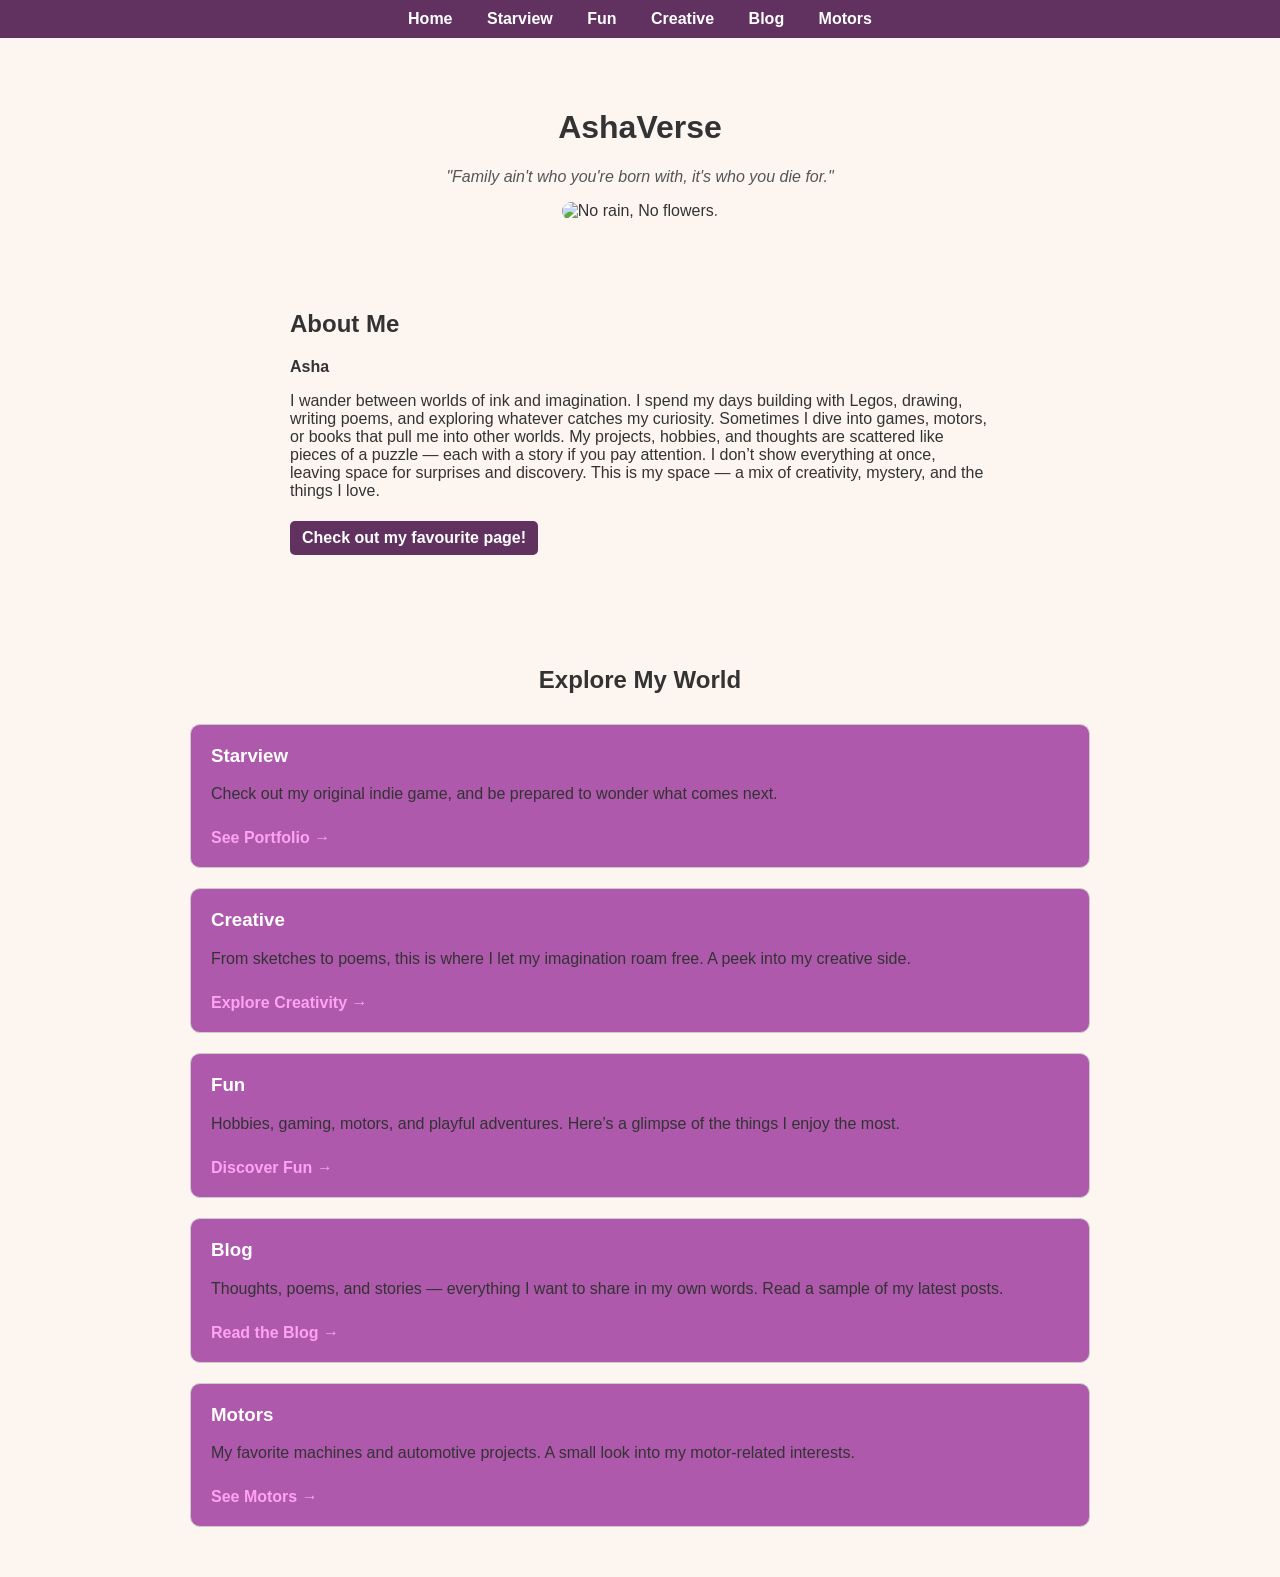
==== index.html @ 7d690499 "Update index.html" ====
<!DOCTYPE html>
<html lang="en">
<head>
    <meta charset="UTF-8">
    <meta name="viewport" content="width=device-width, initial-scale=1.0">
    <meta name="description" content="Art3mis - Portfolio, creative showcase, and personal space of Asher Zuurendonk.">
    <title>AshaVerse</title>
    <link rel="stylesheet" href="css/style.css">
    <style>
        body {
            font-family: Arial, sans-serif;
            margin: 0;
            padding: 0;
            background-color: #fdf6f0;
            color: #333;
        }
        nav {
            background-color: #613160;
            padding: 10px;
            text-align: center;
        }
        nav ul {
            list-style: none;
            margin: 0;
            padding: 0;
        }
        nav ul li {
            display: inline;
            margin: 0 15px;
        }
        nav ul li a {
            text-decoration: none;
            color: white;
            font-weight: bold;
        }
        nav ul li a:hover {
            text-decoration: underline;
        }
        header {
            text-align: center;
            padding: 50px 20px;
        }
        header img {
            max-width: 100%;
            height: 500px;
            border-radius: 10px;
        }
        .tagline {
            font-style: italic;
            color: #555;
            margin-top: 10px;
        }
        section#about { 
            padding: 20px; 
            max-width: 700px; 
            margin: auto; 
        }
    section#about a {
    display: inline-block;
    padding: 8px 12px;
    background-color: #613160; /* zelfde als nav */
    color: white;
    border-radius: 5px;
    font-weight: bold;
    text-decoration: none;
    transition: background 0.3s ease;
    margin: 5px 5px 5px 0; /* ruimte tussen meerdere links */
}

section#about a:hover {
    background-color: #8a4a89; /* hoverkleur */
}

</style>
</head>
<body>

    <!-- Navigation -->
    <nav>
        <ul>
            <li><a href="index.html">Home</a></li>
            <li><a href="rp1.html">Starview</a></li>
            <li><a href="pinterest.html">Fun</a></li>
            <li><a href="sharkies.html">Creative</a></li>
            <li><a href="avatar.html">Blog</a></li>
            <li><a href="motors.html">Motors</a></li>
        </ul>
    </nav>

    <!-- Hero Section -->
    <header>
        <h1>AshaVerse</h1>
        <p class="tagline">"Family ain't who you're born with, it's who you die for."</p>
        <img src="img/flowers.jpg" alt="No rain, No flowers.">
    </header>

    <!-- About / Fun Facts Section -->
    <section id="about">
        <h2>About Me</h2>
        <p><strong>Asha</strong></p>
        <p>I wander between worlds of ink and imagination. I spend my days building with Legos, drawing, writing poems, and exploring whatever catches my curiosity.
Sometimes I dive into games, motors, or books that pull me into other worlds.
My projects, hobbies, and thoughts are scattered like pieces of a puzzle — each with a story if you pay attention.
I don’t show everything at once, leaving space for surprises and discovery.
This is my space — a mix of creativity, mystery, and the things I love.</p>
        <a href="motors.html">Check out my favourite page!</a>
    </section>
    <br>
    <style>
    #sneak-peeks {
  max-width: 900px;
  margin: 50px auto;
  padding: 0 20px;
}

#sneak-peeks h2 {
  text-align: center;
  margin-bottom: 30px;
}

.preview {
  border: 1px solid #ccc;
  padding: 20px;
  margin-bottom: 20px;
  border-radius: 10px;
  background-color: #ae59ac;
}

.preview h3 {
  margin-top: 0;
  color: #ffffff;
}

.preview a {
  display: inline-block;
  margin-top: 10px;
  color: #ffa2f3;
  text-decoration: none;
  font-weight: bold;
}

.preview a:hover {
  text-decoration: underline;
}
</style>
<br>
<section id="sneak-peeks">
  <h2>Explore My World</h2>

  <!-- Starview Preview -->
  <div class="preview">
    <h3>Starview</h3>
    <p>Check out my original indie game, and be prepared to wonder what comes next.</p>
    <a href="rp1.html">See Portfolio →</a>
  </div>

  <!-- Creative Showcase Preview -->
  <div class="preview">
    <h3>Creative</h3>
    <p>From sketches to poems, this is where I let my imagination roam free. A peek into my creative side.</p>
    <a href="sharkies.html">Explore Creativity →</a>
  </div>

  <!-- Fun / Personal Preview -->
  <div class="preview">
    <h3>Fun</h3>
    <p>Hobbies, gaming, motors, and playful adventures. Here’s a glimpse of the things I enjoy the most.</p>
    <a href="pinterest.html">Discover Fun →</a>
  </div>

  <!-- Blog Preview -->
  <div class="preview">
    <h3>Blog</h3>
    <p>Thoughts, poems, and stories — everything I want to share in my own words. Read a sample of my latest posts.</p>
    <a href="avatar.html">Read the Blog →</a>
  </div>

  <!-- Motors / Special Page Preview -->
  <div class="preview">
    <h3>Motors</h3>
    <p>My favorite machines and automotive projects. A small look into my motor-related interests.</p>
    <a href="motors.html">See Motors →</a>
  </div>
</section>
</body>
</html>
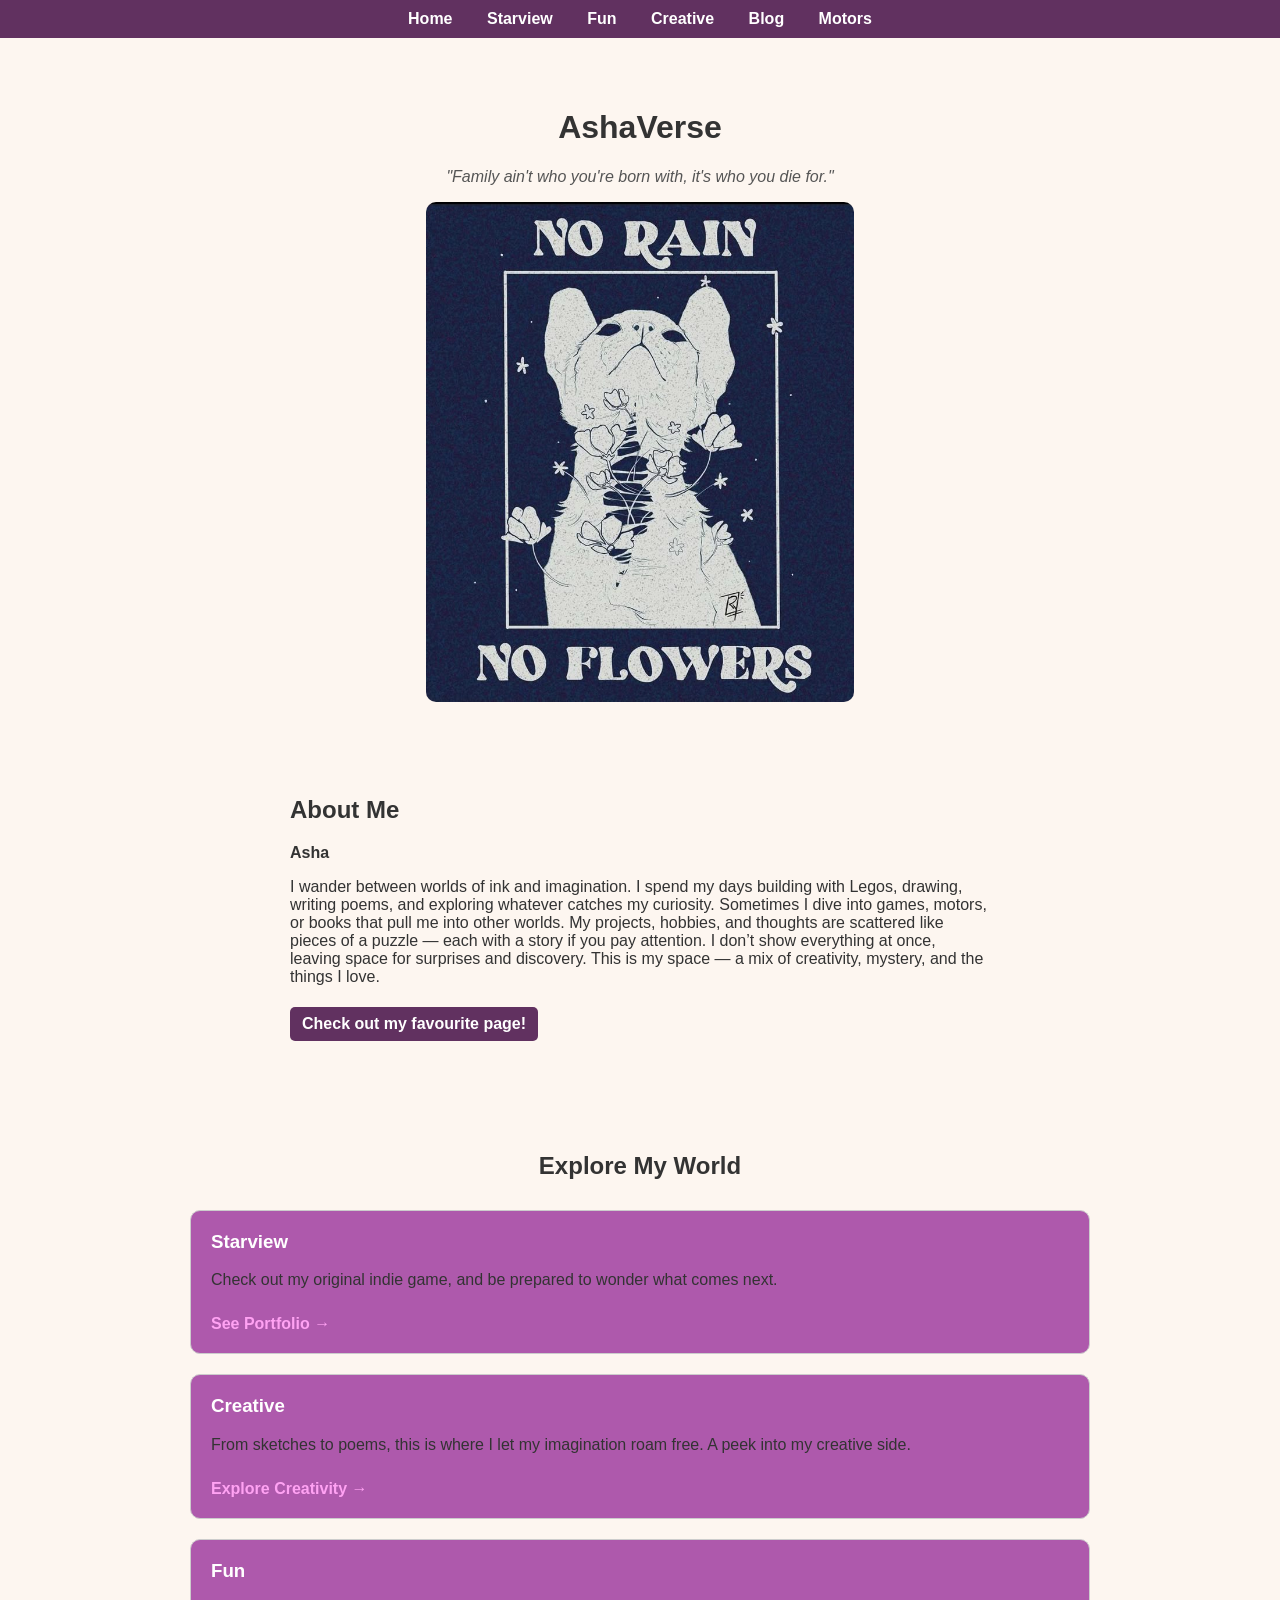
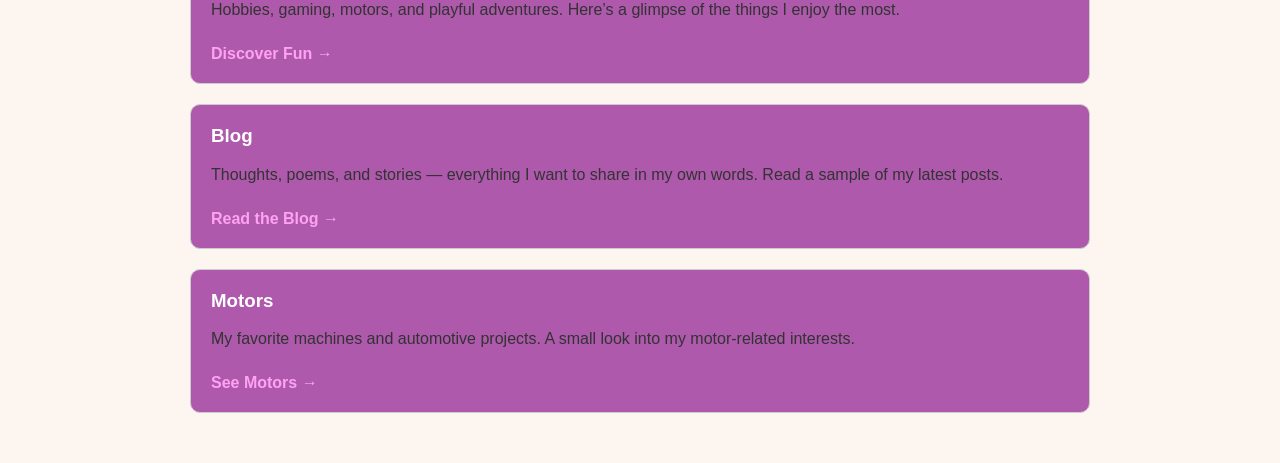
==== commit 7ffb10e1: "Update index.html image fix" ====
--- a/index.html
+++ b/index.html
@@ -5,7 +5,7 @@
     <meta name="viewport" content="width=device-width, initial-scale=1.0">
     <meta name="description" content="Art3mis - Portfolio, creative showcase, and personal space of Asher Zuurendonk.">
     <title>AshaVerse</title>
-    <link rel="stylesheet" href="css/style.css">
+    <link rel="stylesheet" href="style.css">
     <style>
         body {
             font-family: Arial, sans-serif;
@@ -91,7 +91,7 @@
     <header>
         <h1>AshaVerse</h1>
         <p class="tagline">"Family ain't who you're born with, it's who you die for."</p>
-        <img src="img/flowers.jpg" alt="No rain, No flowers.">
+        <img src="flowers.jpg" alt="No rain, No flowers.">
     </header>
 
     <!-- About / Fun Facts Section -->
--- a/style.css
+++ b/style.css
@@ -0,0 +1,65 @@
+body {
+            font-family: Arial, sans-serif;
+            margin: 0;
+            padding: 0;
+            background-color: #fdf6f0;
+            color: #333;
+        }
+        nav {
+            background-color: #613160;
+            padding: 10px;
+            text-align: center;
+        }
+        nav ul {
+            list-style: none;
+            margin: 0;
+            padding: 0;
+        }
+        nav ul li {
+            display: inline;
+            margin: 0 15px;
+        }
+        nav ul li a {
+            text-decoration: none;
+            color: white;
+            font-weight: bold;
+        }
+        nav ul li a:hover {
+            text-decoration: underline;
+        }
+        header {
+            text-align: center;
+            padding: 50px 20px;
+        }
+        header img {
+            max-width: 100%;
+            height: 500px;
+            border-radius: 10px;
+        }
+        .tagline {
+            font-style: italic;
+            color: #555;
+            margin-top: 10px;
+        }
+        section#about { 
+            padding: 20px; 
+            max-width: 700px; 
+            margin: auto; 
+        }
+    section#about a {
+    display: inline-block;
+    padding: 8px 12px;
+    background-color: #613160; /* zelfde als nav */
+    color: white;
+    border-radius: 5px;
+    font-weight: bold;
+    text-decoration: none;
+    transition: background 0.3s ease;
+    margin: 5px 5px 5px 0; /* ruimte tussen meerdere links */
+}
+
+section#about a:hover {
+    background-color: #8a4a89; /* hoverkleur */
+}
+
+
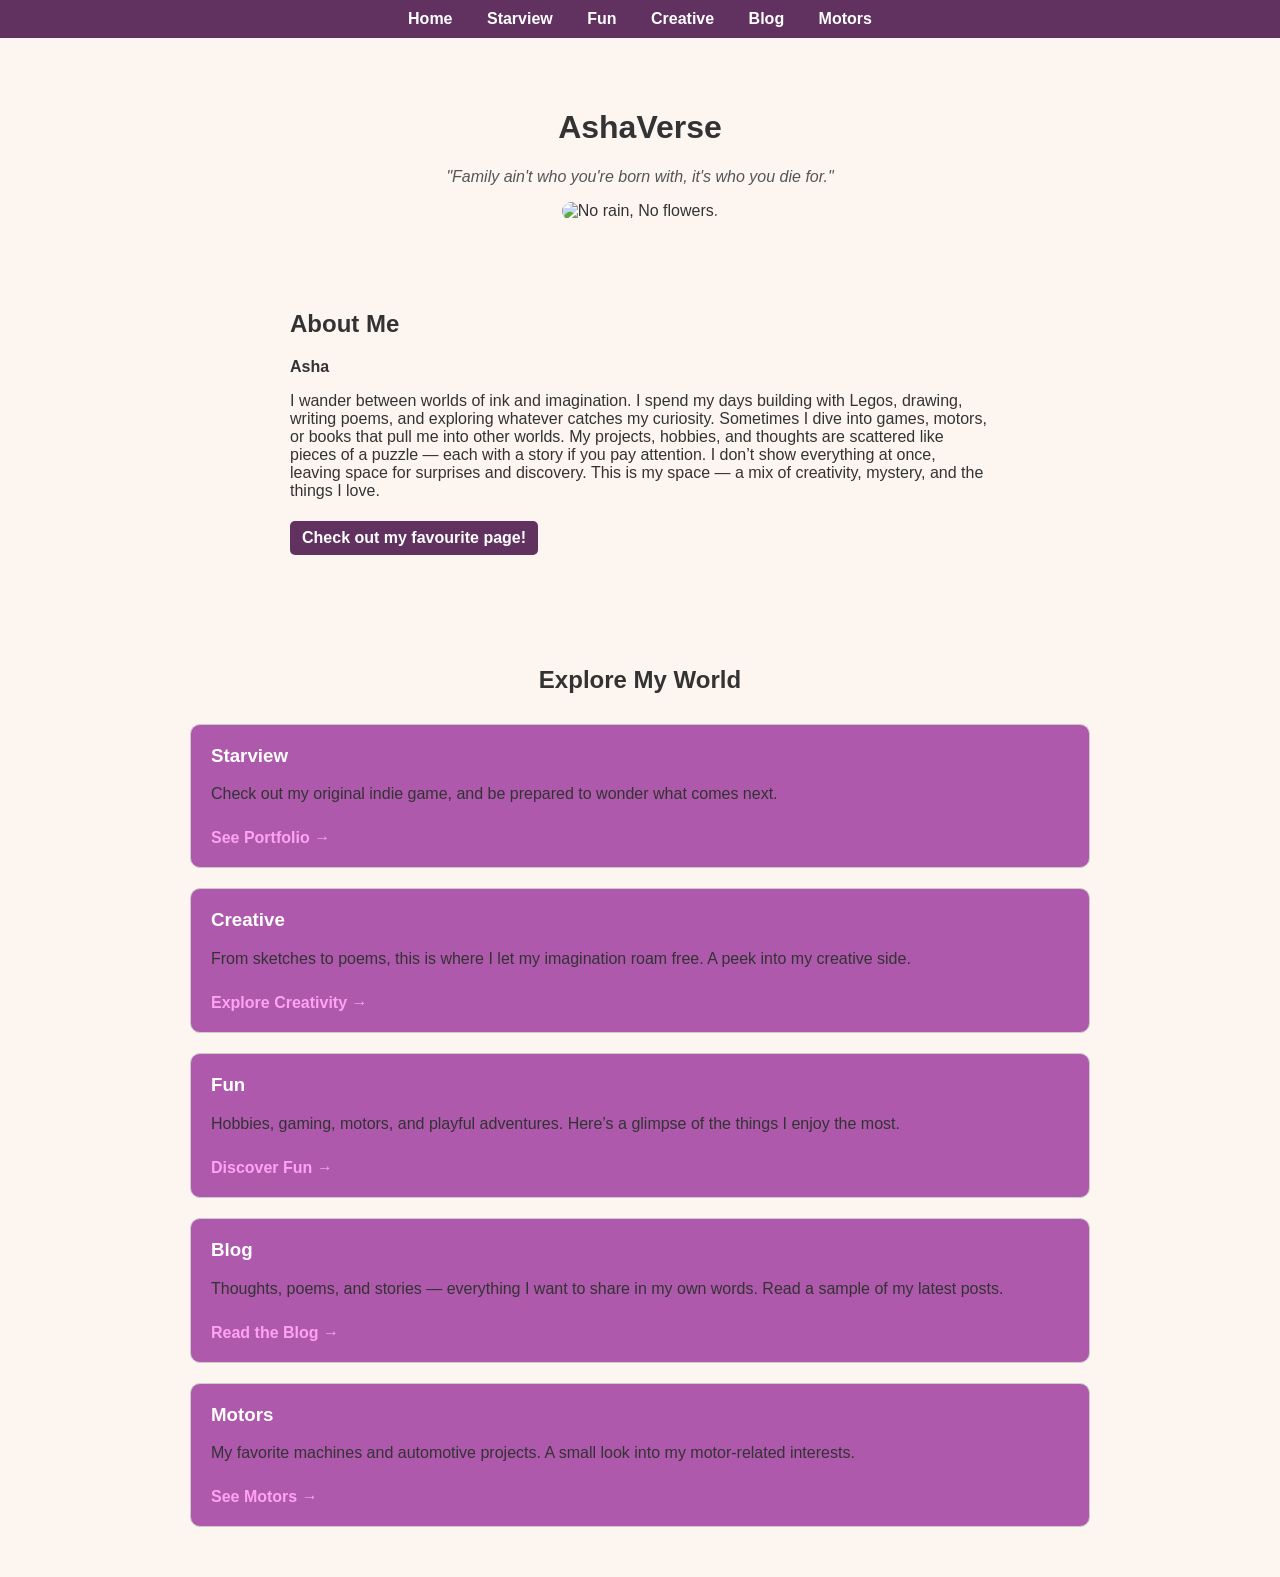
==== commit 1e389df2: "Update index.html" ====
--- a/index.html
+++ b/index.html
@@ -91,7 +91,7 @@
     <header>
         <h1>AshaVerse</h1>
         <p class="tagline">"Family ain't who you're born with, it's who you die for."</p>
-        <img src="flowers.jpg" alt="No rain, No flowers.">
+        <img src="img/flowers.jpg" alt="No rain, No flowers.">
     </header>
 
     <!-- About / Fun Facts Section -->
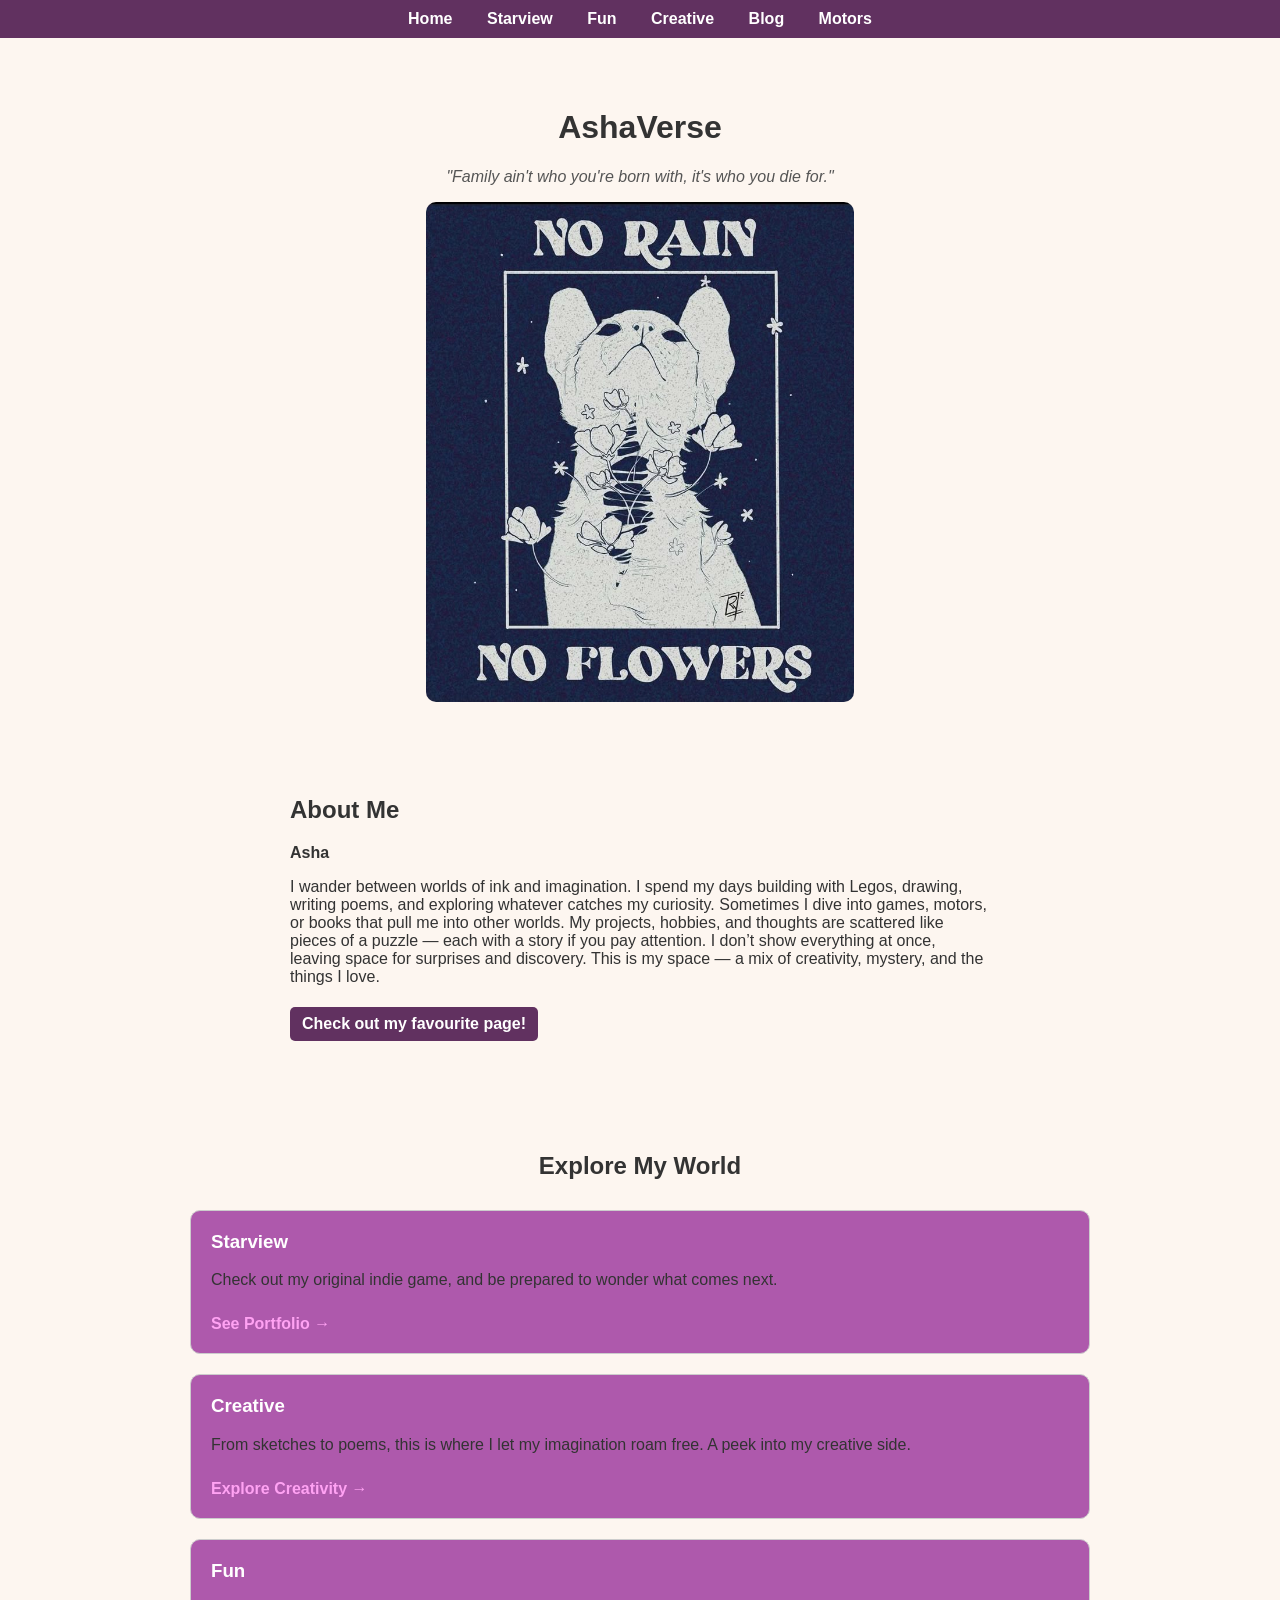
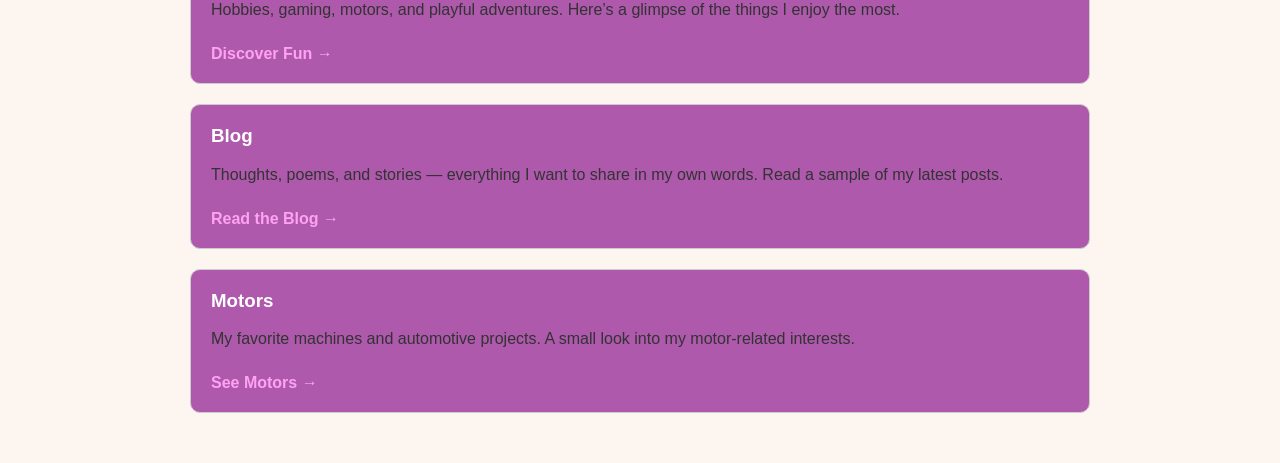
==== commit 8c4f751d: "Update index.html" ====
--- a/index.html
+++ b/index.html
@@ -91,7 +91,7 @@
     <header>
         <h1>AshaVerse</h1>
         <p class="tagline">"Family ain't who you're born with, it's who you die for."</p>
-        <img src="img/flowers.jpg" alt="No rain, No flowers.">
+        <img src="flowers.jpg" alt="No rain, No flowers.">
     </header>
 
     <!-- About / Fun Facts Section -->
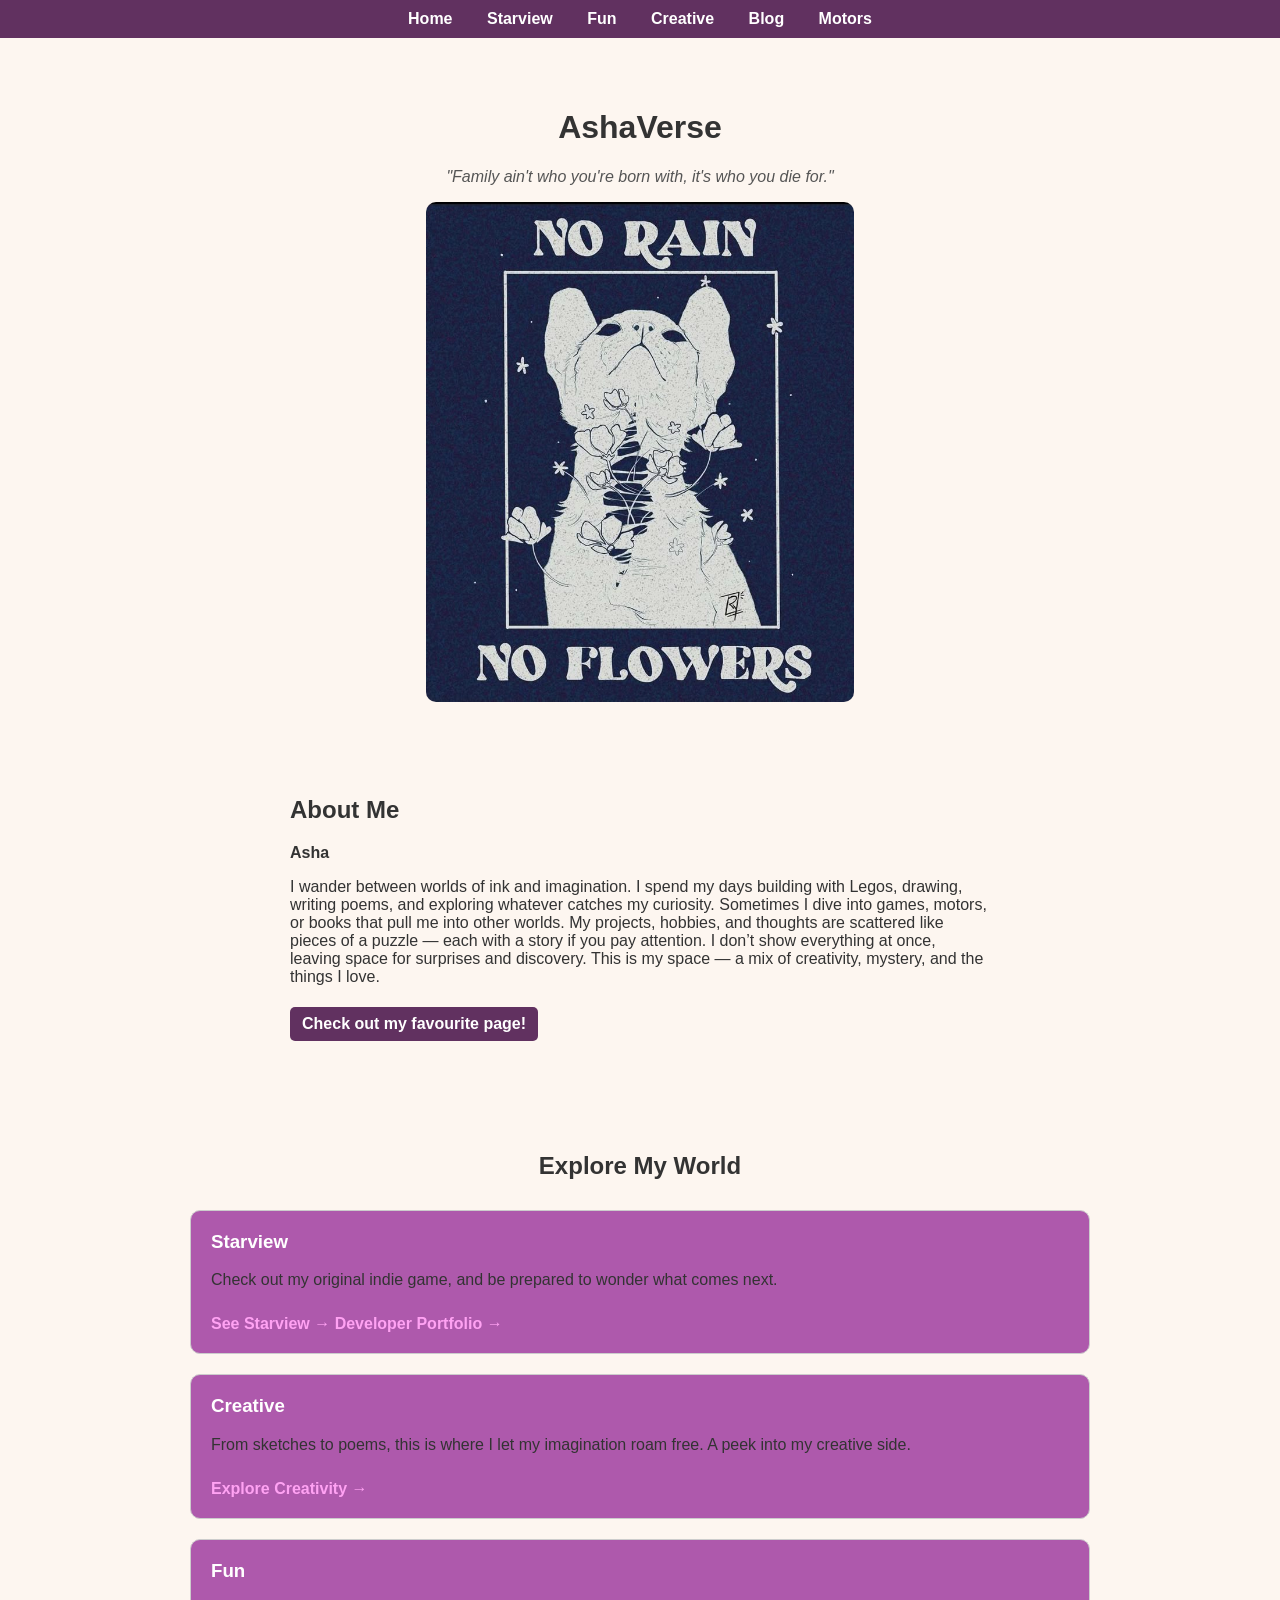
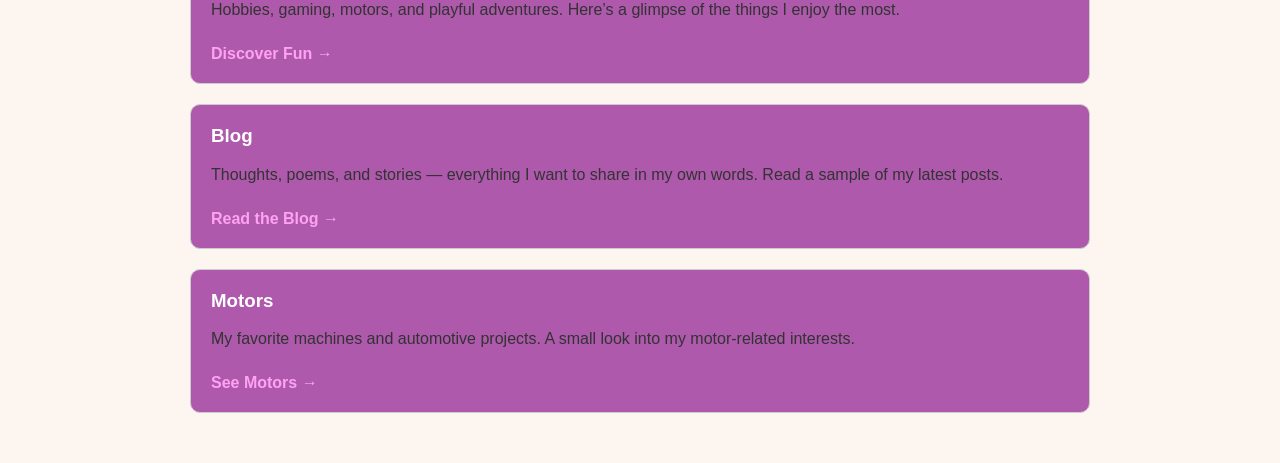
==== commit 0f96dc01: "Update index.html links onder starview geupdate" ====
--- a/index.html
+++ b/index.html
@@ -148,11 +148,12 @@
   <h2>Explore My World</h2>
 
   <!-- Starview Preview -->
-  <div class="preview">
-    <h3>Starview</h3>
-    <p>Check out my original indie game, and be prepared to wonder what comes next.</p>
-    <a href="rp1.html">See Portfolio →</a>
-  </div>
+<div class="preview">
+  <h3>Starview</h3>
+  <p>Check out my original indie game, and be prepared to wonder what comes next.</p>
+  <a href="rp1.html">See Starview →</a>
+  <a href="portfolio.html">Developer Portfolio →</a>
+</div>
 
   <!-- Creative Showcase Preview -->
   <div class="preview">
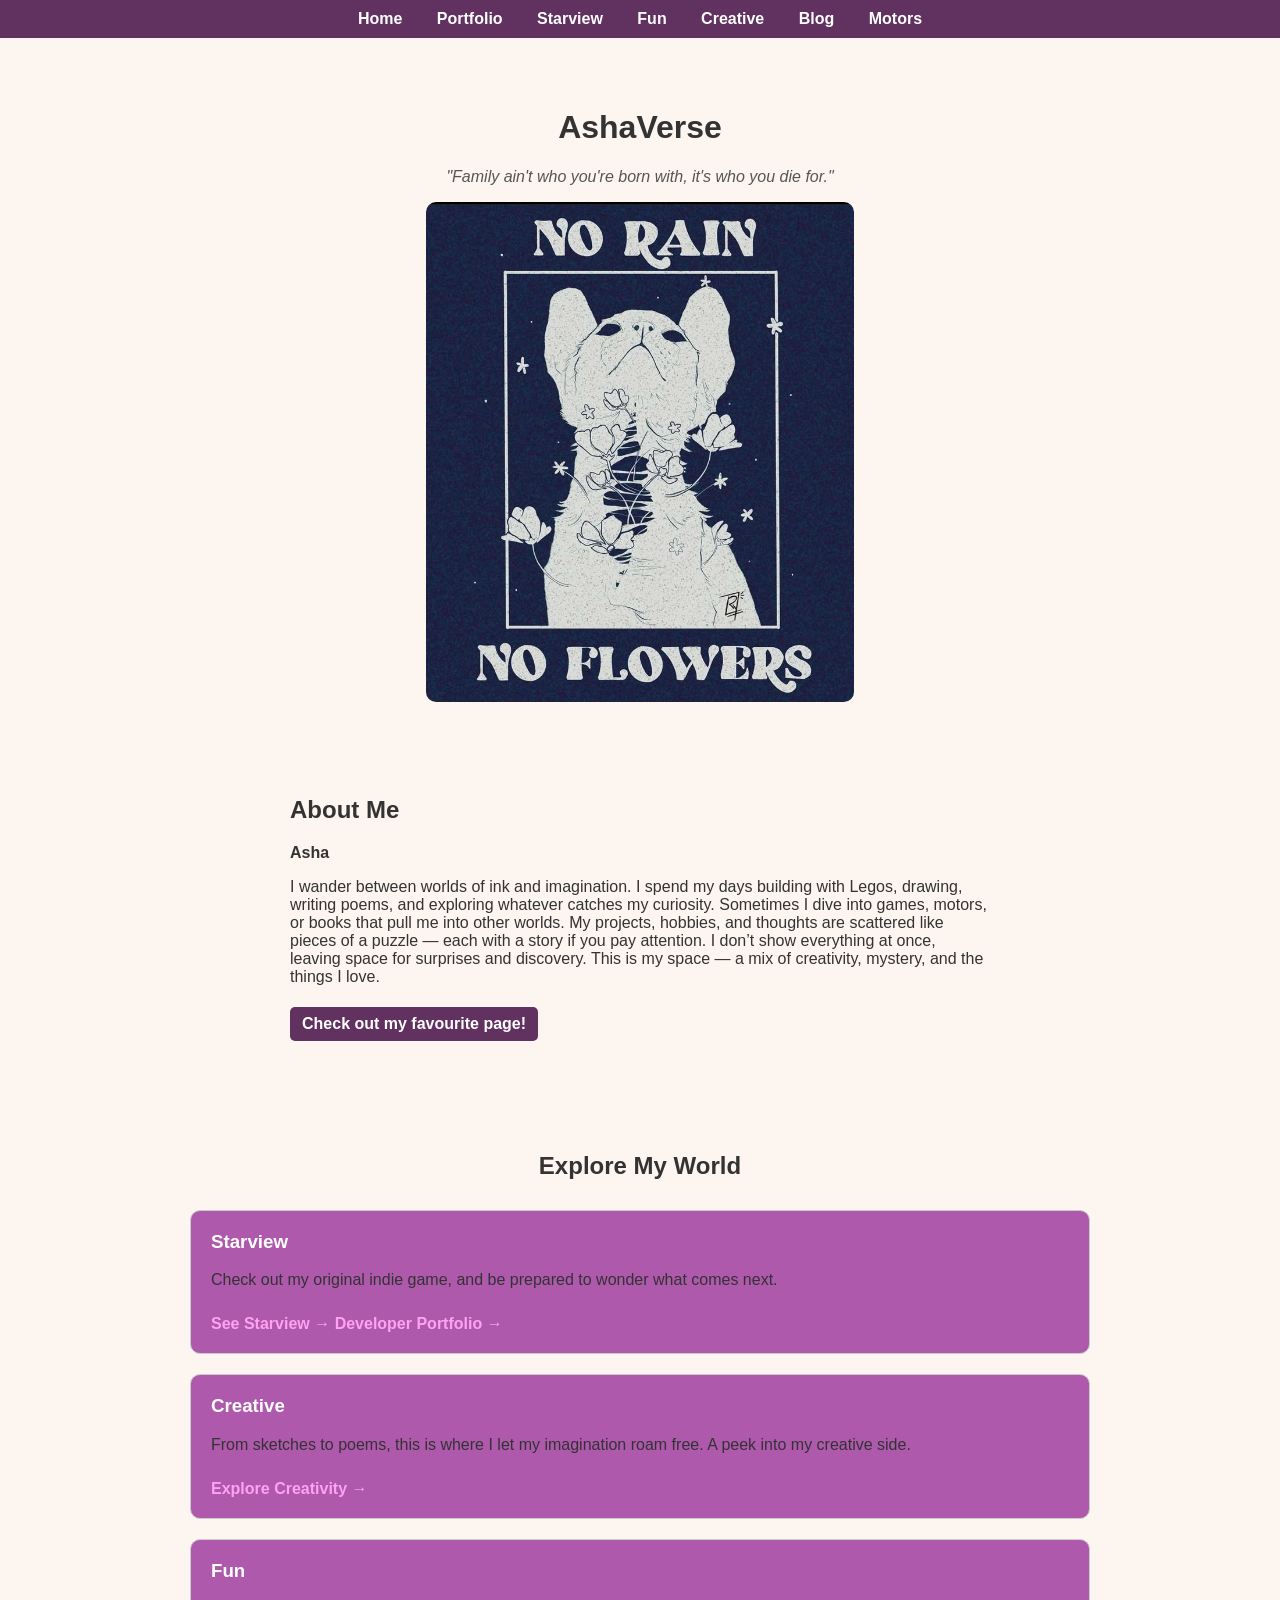
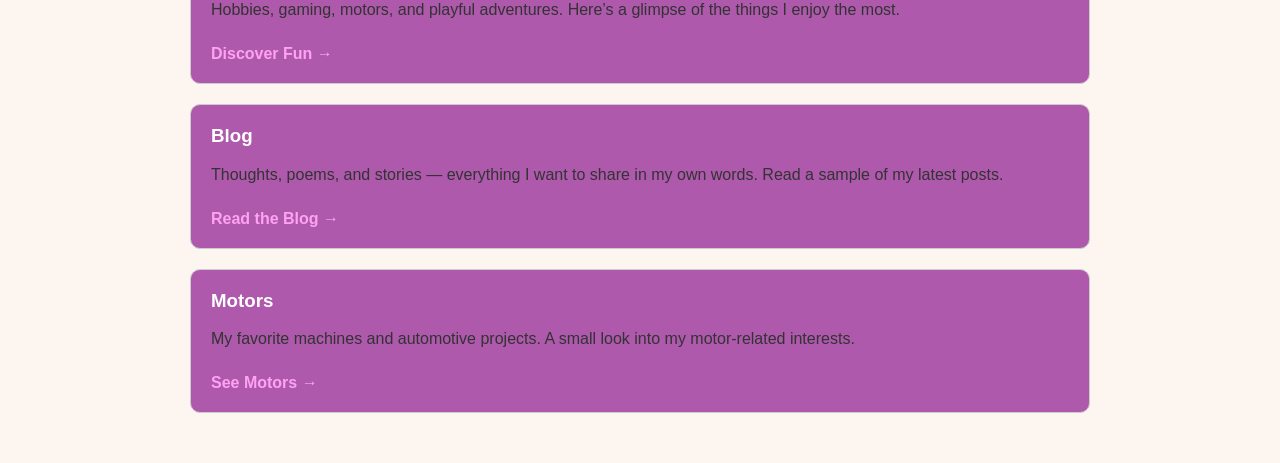
==== commit c27e3aa8: "Update index.html navbar update" ====
--- a/index.html
+++ b/index.html
@@ -79,6 +79,7 @@
     <nav>
         <ul>
             <li><a href="index.html">Home</a></li>
+            <li><a href="portfolio.html">Portfolio</a></li>
             <li><a href="rp1.html">Starview</a></li>
             <li><a href="pinterest.html">Fun</a></li>
             <li><a href="sharkies.html">Creative</a></li>
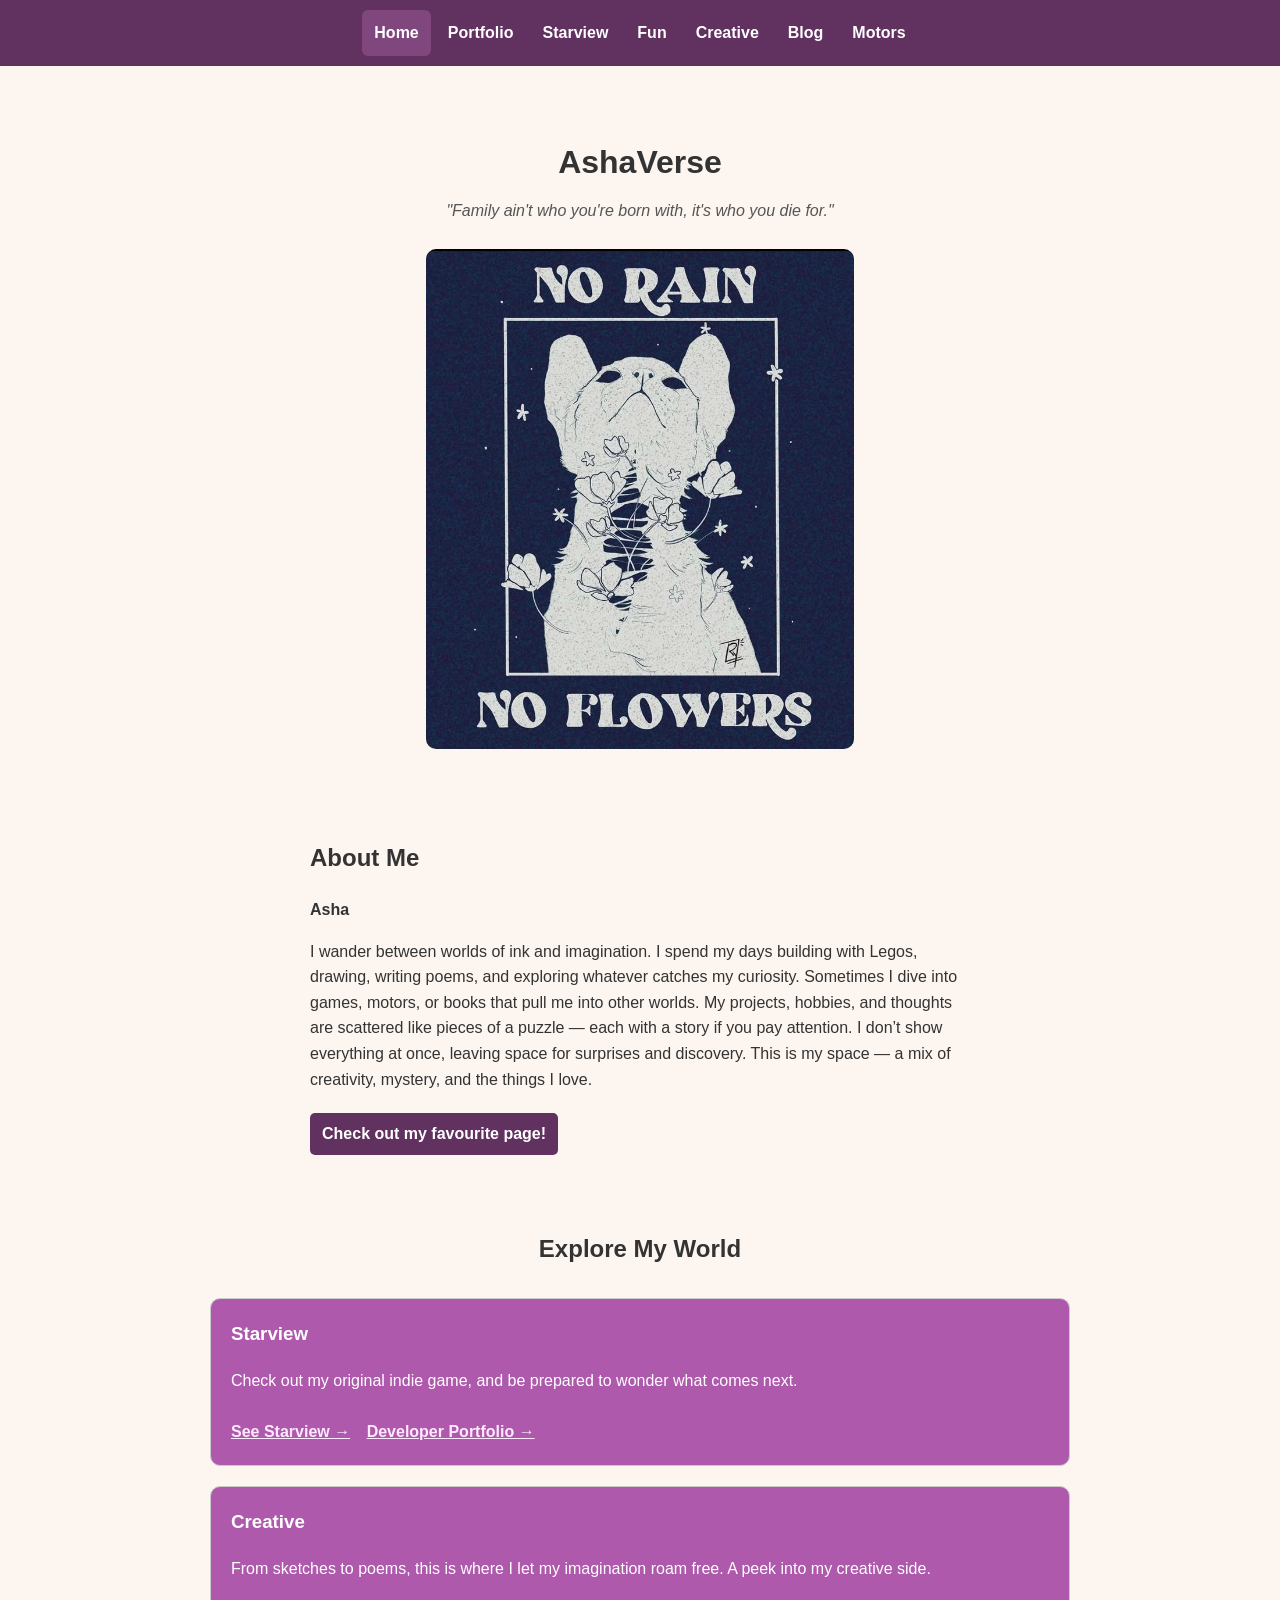
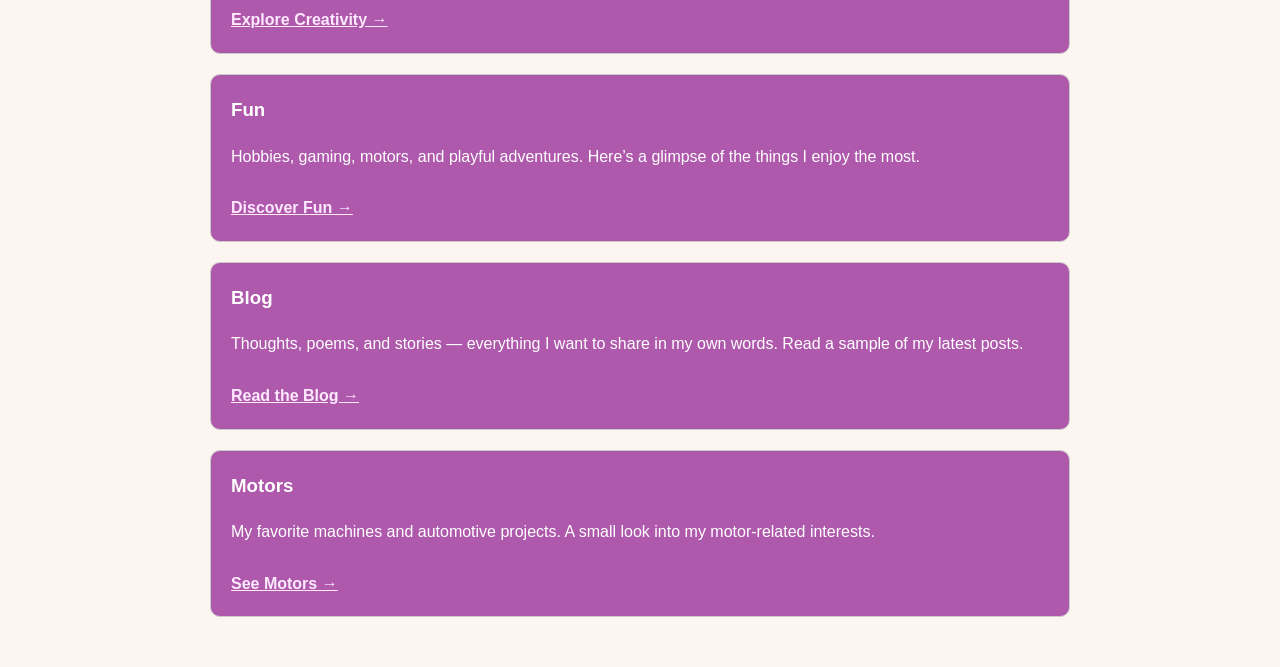
==== commit 66a46d81: "Update index.html" ====
--- a/index.html
+++ b/index.html
@@ -1,84 +1,216 @@
 <!DOCTYPE html>
 <html lang="en">
+
 <head>
     <meta charset="UTF-8">
     <meta name="viewport" content="width=device-width, initial-scale=1.0">
-    <meta name="description" content="Art3mis - Portfolio, creative showcase, and personal space of Asher Zuurendonk.">
+    <meta name="description" content="AshaVerse - The personal and creative world of Asher Zuurendonk.">
     <title>AshaVerse</title>
+
     <link rel="stylesheet" href="style.css">
+
     <style>
+        /* GENERAL */
+        * {
+            box-sizing: border-box;
+        }
+
         body {
             font-family: Arial, sans-serif;
             margin: 0;
             padding: 0;
             background-color: #fdf6f0;
             color: #333;
-        }
+            line-height: 1.6;
+        }
+
+        /* NAVIGATION */
         nav {
             background-color: #613160;
             padding: 10px;
-            text-align: center;
-        }
+        }
+
         nav ul {
+            display: flex;
+            justify-content: center;
+            align-items: center;
+            flex-wrap: wrap;
+            gap: 5px;
             list-style: none;
+            padding: 0;
+            margin: 0;
+        }
+
+        nav ul li {
+            display: block;
             margin: 0;
             padding: 0;
         }
-        nav ul li {
-            display: inline;
-            margin: 0 15px;
-        }
+
         nav ul li a {
+            display: block;
+            padding: 10px 12px;
+            color: white;
             text-decoration: none;
-            color: white;
             font-weight: bold;
-        }
-        nav ul li a:hover {
-            text-decoration: underline;
-        }
+            border-radius: 6px;
+        }
+
+        nav ul li a:hover,
+        nav ul li a:focus-visible,
+        nav ul li a.active {
+            background-color: #80467e;
+        }
+
+        /* HERO */
         header {
             text-align: center;
             padding: 50px 20px;
         }
+
+        header h1 {
+            margin-bottom: 10px;
+        }
+
         header img {
+            display: block;
             max-width: 100%;
-            height: 500px;
+            width: auto;
+            height: auto;
+            max-height: 500px;
             border-radius: 10px;
-        }
+            margin: 25px auto 0;
+        }
+
         .tagline {
             font-style: italic;
             color: #555;
             margin-top: 10px;
         }
-        section#about { 
-            padding: 20px; 
-            max-width: 700px; 
-            margin: auto; 
-        }
-    section#about a {
-    display: inline-block;
-    padding: 8px 12px;
-    background-color: #613160; /* zelfde als nav */
-    color: white;
-    border-radius: 5px;
-    font-weight: bold;
-    text-decoration: none;
-    transition: background 0.3s ease;
-    margin: 5px 5px 5px 0; /* ruimte tussen meerdere links */
-}
-
-section#about a:hover {
-    background-color: #8a4a89; /* hoverkleur */
-}
-
-</style>
+
+        /* ABOUT */
+        section#about {
+            padding: 20px;
+            max-width: 700px;
+            margin: auto;
+        }
+
+        section#about a {
+            display: inline-block;
+            padding: 8px 12px;
+            background-color: #613160;
+            color: white;
+            border-radius: 5px;
+            font-weight: bold;
+            text-decoration: none;
+            transition: background 0.3s ease;
+            margin: 5px 5px 5px 0;
+        }
+
+        section#about a:hover {
+            background-color: #8a4a89;
+        }
+
+        /* EXPLORE */
+        #sneak-peeks {
+            max-width: 900px;
+            margin: 50px auto;
+            padding: 0 20px;
+        }
+
+        #sneak-peeks h2 {
+            text-align: center;
+            margin-bottom: 30px;
+        }
+
+        .preview {
+            border: 1px solid #ccc;
+            padding: 20px;
+            margin-bottom: 20px;
+            border-radius: 10px;
+            background-color: #ae59ac;
+            color: white;
+        }
+
+        .preview h3 {
+            margin-top: 0;
+            color: white;
+        }
+
+        .preview a {
+            display: inline-block;
+            margin: 10px 12px 0 0;
+            color: #ffe9ff;
+            text-decoration: underline;
+            font-weight: bold;
+        }
+
+        .preview a:hover {
+            color: white;
+        }
+
+        /* MOBILE */
+        @media (max-width: 600px) {
+
+            nav ul {
+                display: grid;
+                grid-template-columns: repeat(2, minmax(0, 1fr));
+                gap: 5px;
+            }
+
+            nav ul li a {
+                text-align: center;
+                padding: 12px 6px;
+                font-size: 14px;
+            }
+
+            nav ul li:last-child:nth-child(odd) {
+                grid-column: 1 / -1;
+            }
+
+            header {
+                padding: 30px 12px;
+            }
+
+            header h1 {
+                font-size: 28px;
+            }
+
+            header img {
+                max-width: 100%;
+                height: auto;
+            }
+
+            section#about {
+                padding: 16px;
+            }
+
+            #sneak-peeks {
+                margin: 25px auto;
+                padding: 0 12px;
+            }
+
+            .preview {
+                padding: 18px 16px;
+                border-radius: 12px;
+                margin-bottom: 16px;
+            }
+
+            .preview a {
+                padding: 4px 0;
+            }
+        }
+    </style>
 </head>
+
 <body>
 
-    <!-- Navigation -->
-    <nav>
+    <!-- NAVIGATION -->
+    <nav aria-label="Main navigation">
         <ul>
-            <li><a href="index.html">Home</a></li>
+            <li>
+                <a href="index.html" class="active" aria-current="page">Home</a>
+            </li>
             <li><a href="portfolio.html">Portfolio</a></li>
             <li><a href="rp1.html">Starview</a></li>
             <li><a href="pinterest.html">Fun</a></li>
@@ -88,101 +220,136 @@
         </ul>
     </nav>
 
-    <!-- Hero Section -->
-    <header>
-        <h1>AshaVerse</h1>
-        <p class="tagline">"Family ain't who you're born with, it's who you die for."</p>
-        <img src="flowers.jpg" alt="No rain, No flowers.">
-    </header>
-
-    <!-- About / Fun Facts Section -->
-    <section id="about">
-        <h2>About Me</h2>
-        <p><strong>Asha</strong></p>
-        <p>I wander between worlds of ink and imagination. I spend my days building with Legos, drawing, writing poems, and exploring whatever catches my curiosity.
-Sometimes I dive into games, motors, or books that pull me into other worlds.
-My projects, hobbies, and thoughts are scattered like pieces of a puzzle — each with a story if you pay attention.
-I don’t show everything at once, leaving space for surprises and discovery.
-This is my space — a mix of creativity, mystery, and the things I love.</p>
-        <a href="motors.html">Check out my favourite page!</a>
-    </section>
-    <br>
-    <style>
-    #sneak-peeks {
-  max-width: 900px;
-  margin: 50px auto;
-  padding: 0 20px;
-}
-
-#sneak-peeks h2 {
-  text-align: center;
-  margin-bottom: 30px;
-}
-
-.preview {
-  border: 1px solid #ccc;
-  padding: 20px;
-  margin-bottom: 20px;
-  border-radius: 10px;
-  background-color: #ae59ac;
-}
-
-.preview h3 {
-  margin-top: 0;
-  color: #ffffff;
-}
-
-.preview a {
-  display: inline-block;
-  margin-top: 10px;
-  color: #ffa2f3;
-  text-decoration: none;
-  font-weight: bold;
-}
-
-.preview a:hover {
-  text-decoration: underline;
-}
-</style>
-<br>
-<section id="sneak-peeks">
-  <h2>Explore My World</h2>
-
-  <!-- Starview Preview -->
-<div class="preview">
-  <h3>Starview</h3>
-  <p>Check out my original indie game, and be prepared to wonder what comes next.</p>
-  <a href="rp1.html">See Starview →</a>
-  <a href="portfolio.html">Developer Portfolio →</a>
-</div>
-
-  <!-- Creative Showcase Preview -->
-  <div class="preview">
-    <h3>Creative</h3>
-    <p>From sketches to poems, this is where I let my imagination roam free. A peek into my creative side.</p>
-    <a href="sharkies.html">Explore Creativity →</a>
-  </div>
-
-  <!-- Fun / Personal Preview -->
-  <div class="preview">
-    <h3>Fun</h3>
-    <p>Hobbies, gaming, motors, and playful adventures. Here’s a glimpse of the things I enjoy the most.</p>
-    <a href="pinterest.html">Discover Fun →</a>
-  </div>
-
-  <!-- Blog Preview -->
-  <div class="preview">
-    <h3>Blog</h3>
-    <p>Thoughts, poems, and stories — everything I want to share in my own words. Read a sample of my latest posts.</p>
-    <a href="avatar.html">Read the Blog →</a>
-  </div>
-
-  <!-- Motors / Special Page Preview -->
-  <div class="preview">
-    <h3>Motors</h3>
-    <p>My favorite machines and automotive projects. A small look into my motor-related interests.</p>
-    <a href="motors.html">See Motors →</a>
-  </div>
-</section>
+    <main>
+
+        <!-- HERO -->
+        <header>
+            <h1>AshaVerse</h1>
+
+            <p class="tagline">
+                "Family ain't who you're born with, it's who you die for."
+            </p>
+
+            <img
+                src="flowers.jpg"
+                alt="No rain, No flowers."
+            >
+        </header>
+
+        <!-- ABOUT -->
+        <section id="about">
+            <h2>About Me</h2>
+
+            <p><strong>Asha</strong></p>
+
+            <p>
+                I wander between worlds of ink and imagination.
+                I spend my days building with Legos, drawing,
+                writing poems, and exploring whatever catches
+                my curiosity.
+
+                Sometimes I dive into games, motors, or books
+                that pull me into other worlds.
+
+                My projects, hobbies, and thoughts are scattered
+                like pieces of a puzzle — each with a story
+                if you pay attention.
+
+                I don’t show everything at once, leaving space
+                for surprises and discovery.
+
+                This is my space — a mix of creativity, mystery,
+                and the things I love.
+            </p>
+
+            <a href="motors.html">
+                Check out my favourite page!
+            </a>
+        </section>
+
+        <!-- EXPLORE -->
+        <section id="sneak-peeks">
+            <h2>Explore My World</h2>
+
+            <!-- STARVIEW -->
+            <article class="preview">
+                <h3>Starview</h3>
+
+                <p>
+                    Check out my original indie game,
+                    and be prepared to wonder what comes next.
+                </p>
+
+                <a href="rp1.html">
+                    See Starview &rarr;
+                </a>
+
+                <a href="portfolio.html">
+                    Developer Portfolio &rarr;
+                </a>
+            </article>
+
+            <!-- CREATIVE -->
+            <article class="preview">
+                <h3>Creative</h3>
+
+                <p>
+                    From sketches to poems, this is where
+                    I let my imagination roam free.
+                    A peek into my creative side.
+                </p>
+
+                <a href="sharkies.html">
+                    Explore Creativity &rarr;
+                </a>
+            </article>
+
+            <!-- FUN -->
+            <article class="preview">
+                <h3>Fun</h3>
+
+                <p>
+                    Hobbies, gaming, motors, and playful adventures.
+                    Here’s a glimpse of the things I enjoy the most.
+                </p>
+
+                <a href="pinterest.html">
+                    Discover Fun &rarr;
+                </a>
+            </article>
+
+            <!-- BLOG -->
+            <article class="preview">
+                <h3>Blog</h3>
+
+                <p>
+                    Thoughts, poems, and stories —
+                    everything I want to share in my own words.
+                    Read a sample of my latest posts.
+                </p>
+
+                <a href="avatar.html">
+                    Read the Blog &rarr;
+                </a>
+            </article>
+
+            <!-- MOTORS -->
+            <article class="preview">
+                <h3>Motors</h3>
+
+                <p>
+                    My favorite machines and automotive projects.
+                    A small look into my motor-related interests.
+                </p>
+
+                <a href="motors.html">
+                    See Motors &rarr;
+                </a>
+            </article>
+
+        </section>
+
+    </main>
+
 </body>
 </html>
